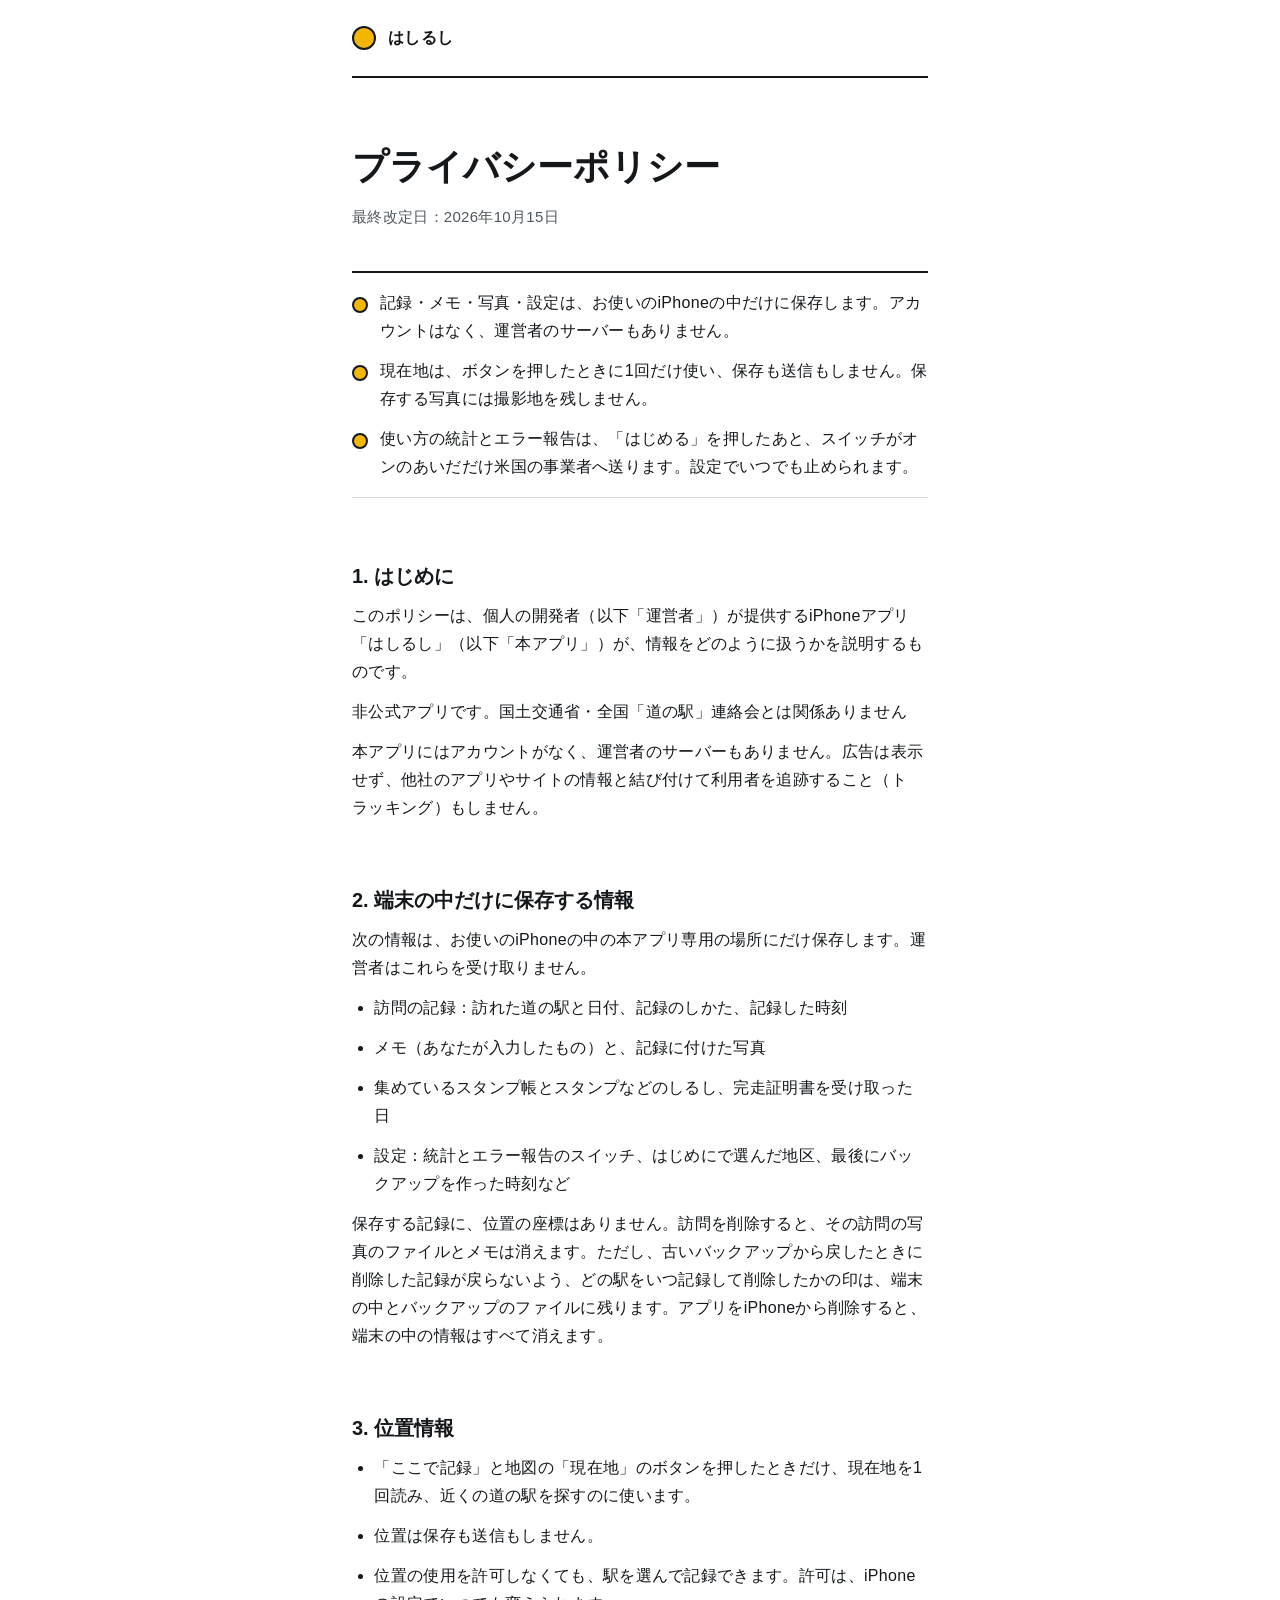
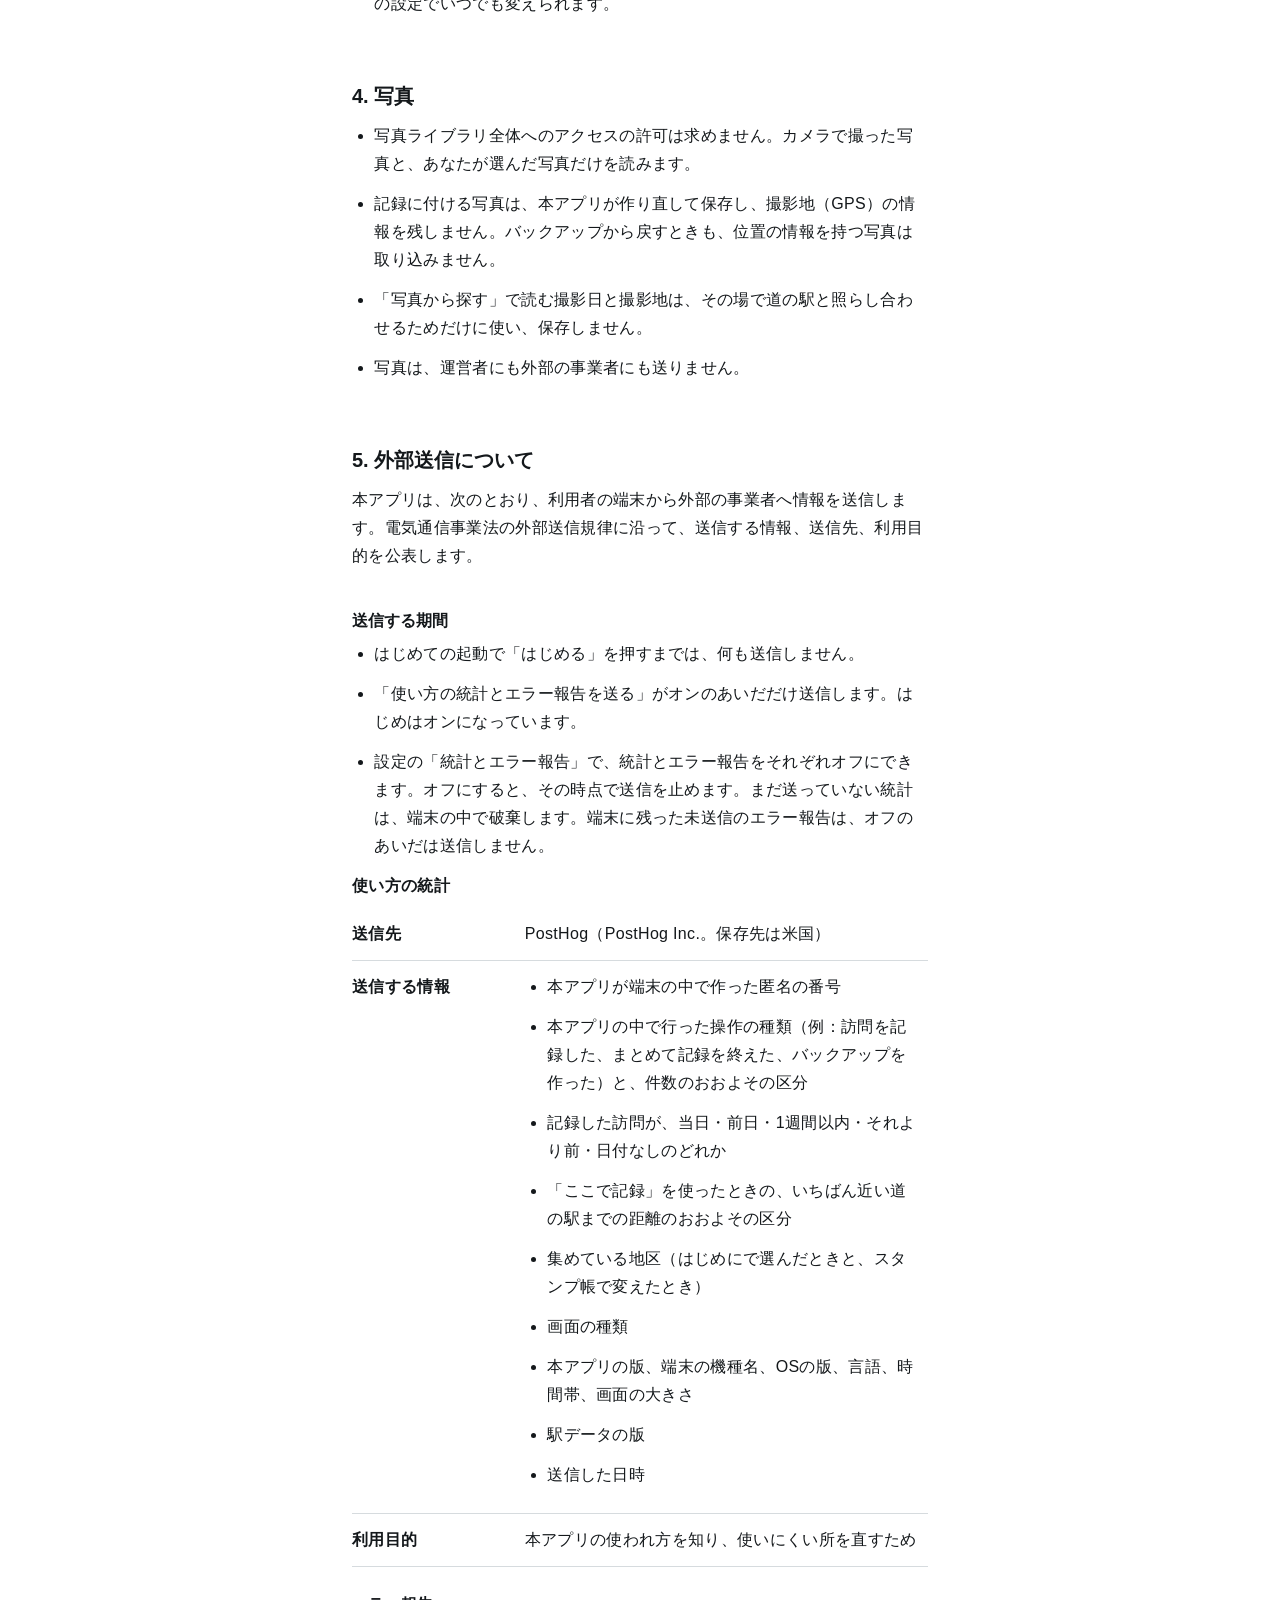
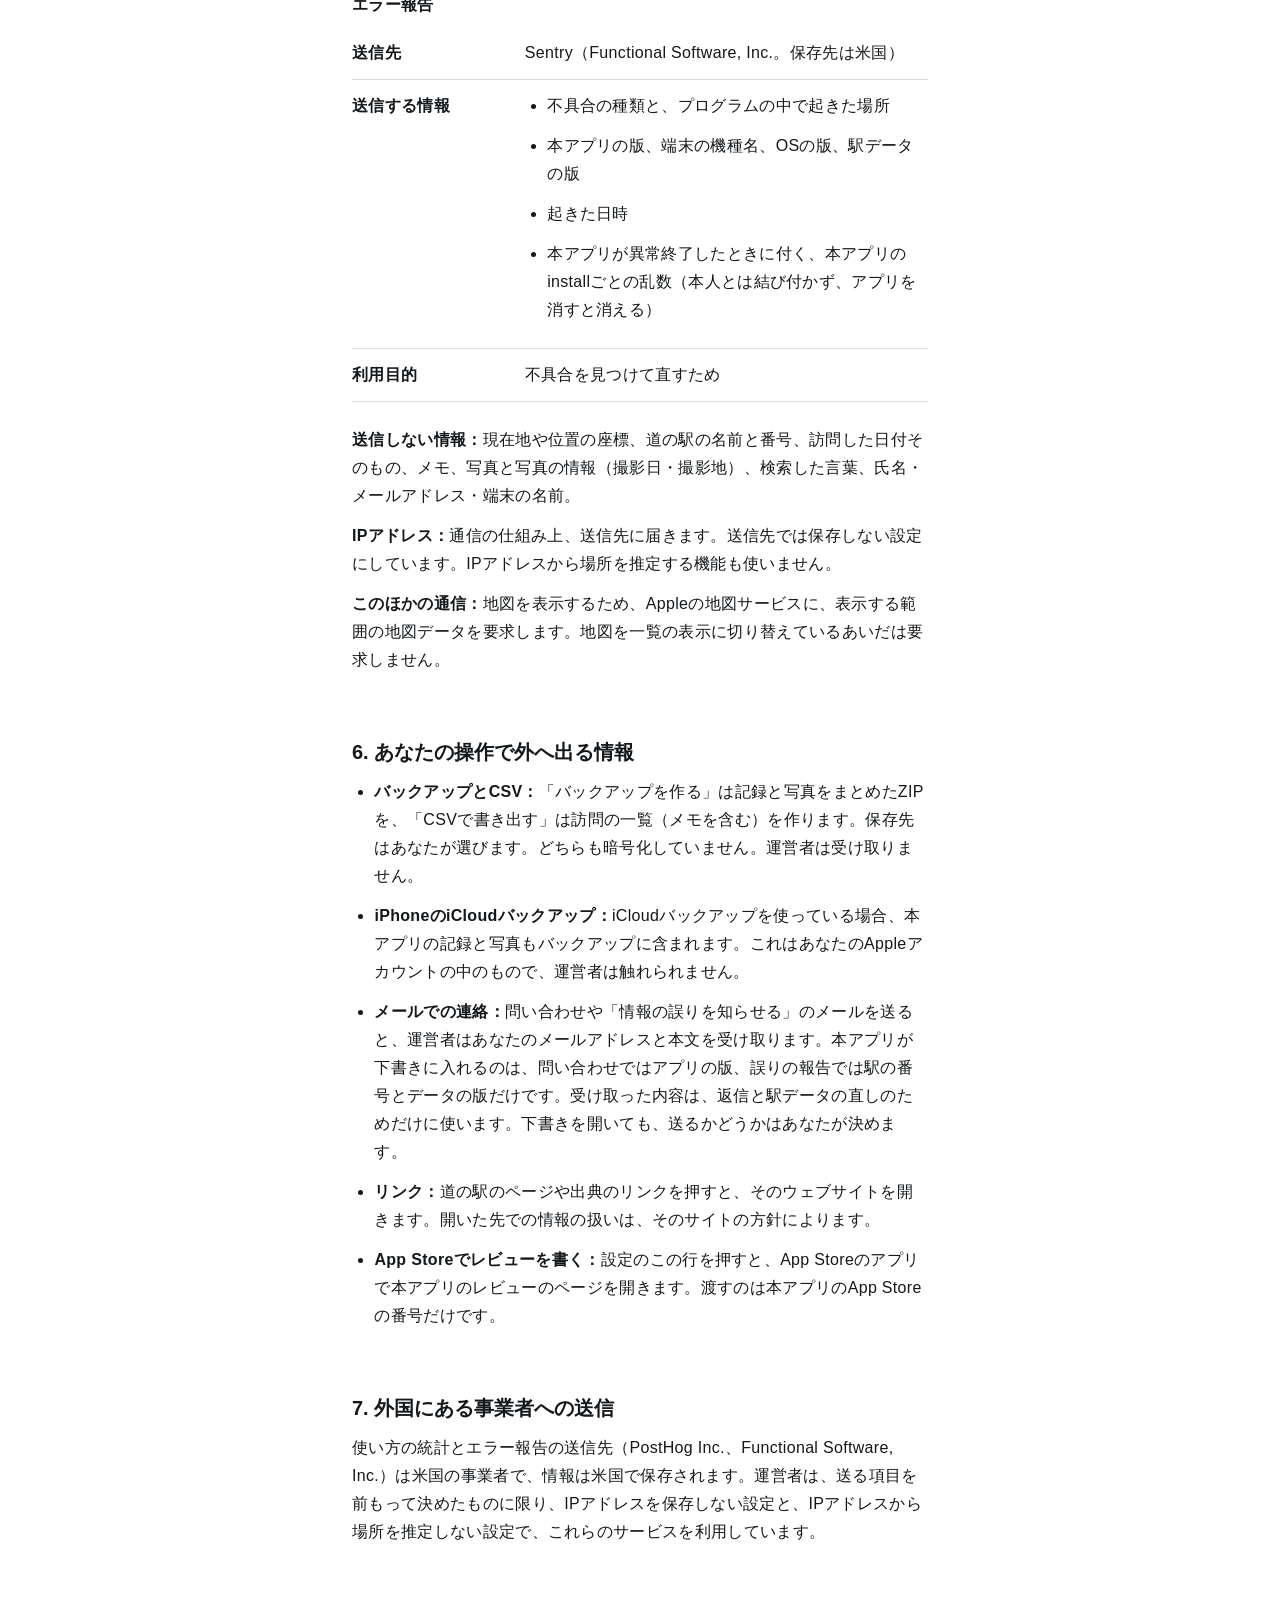
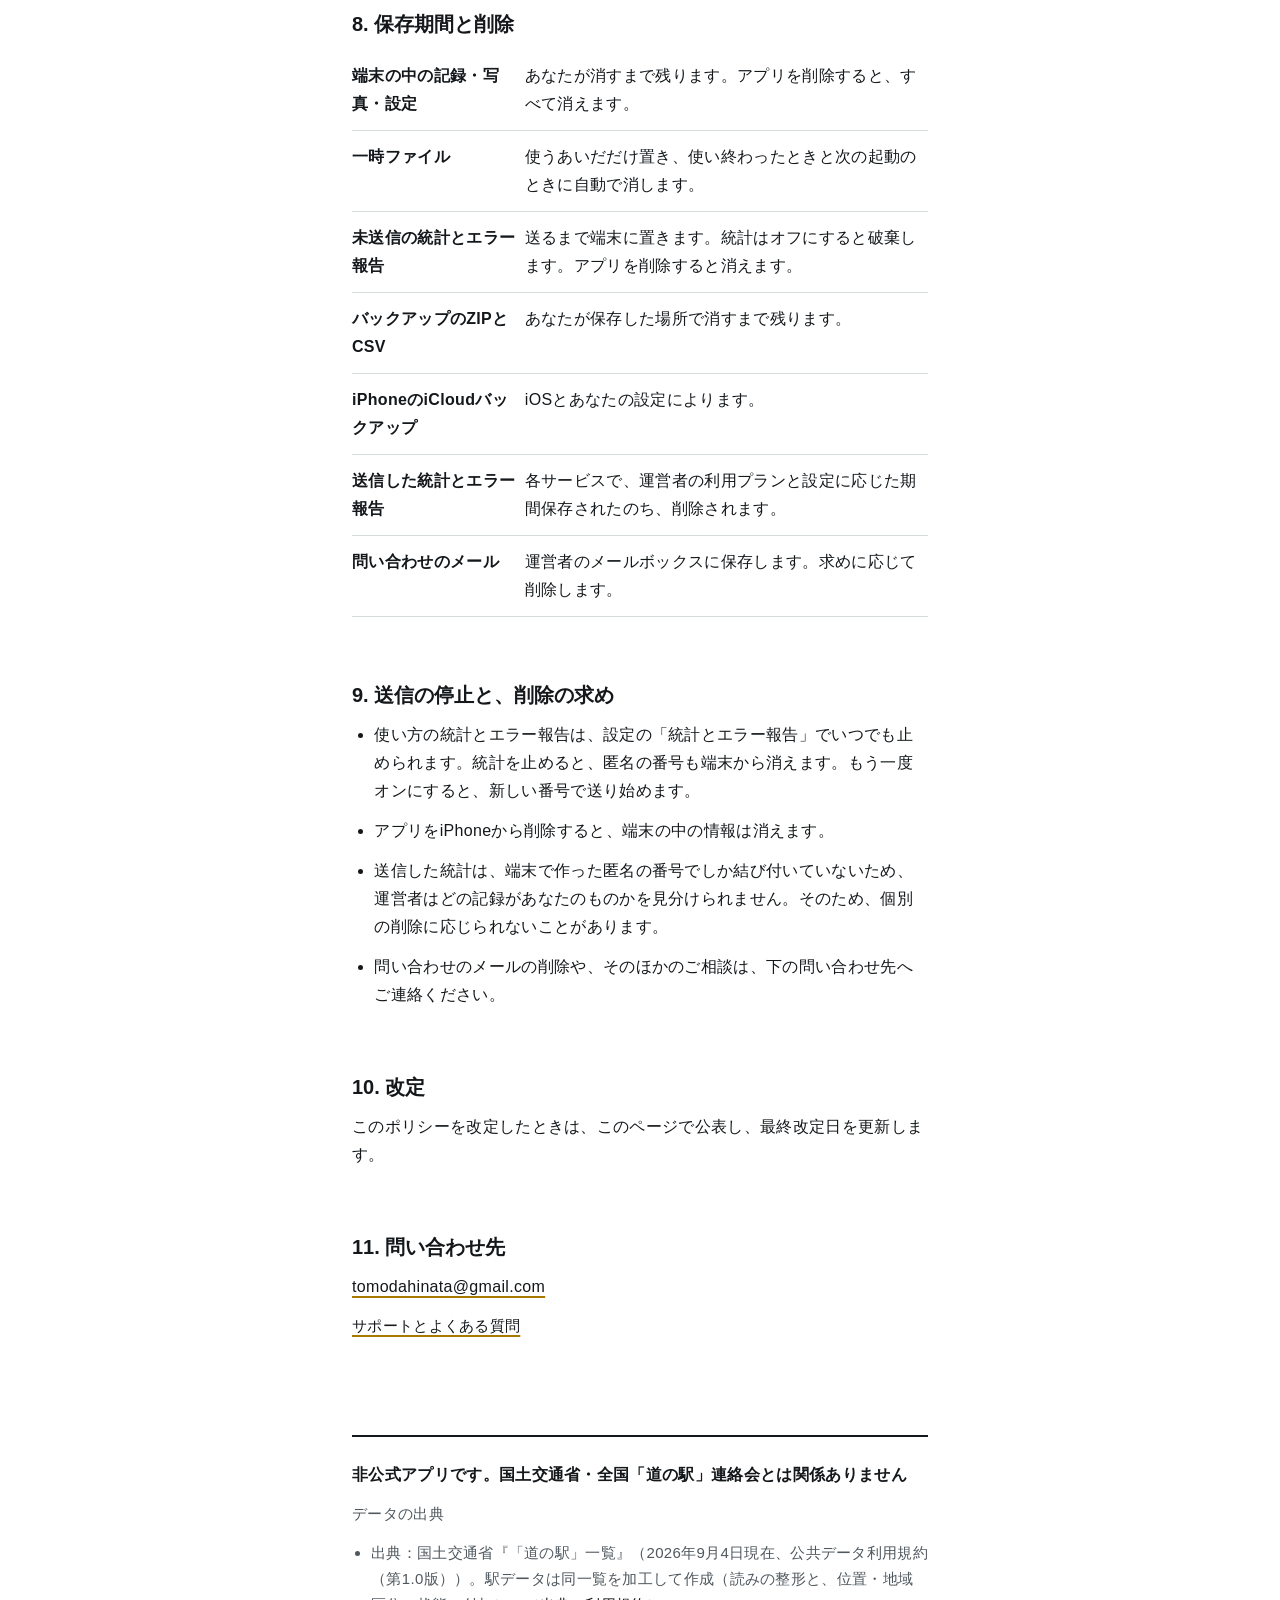
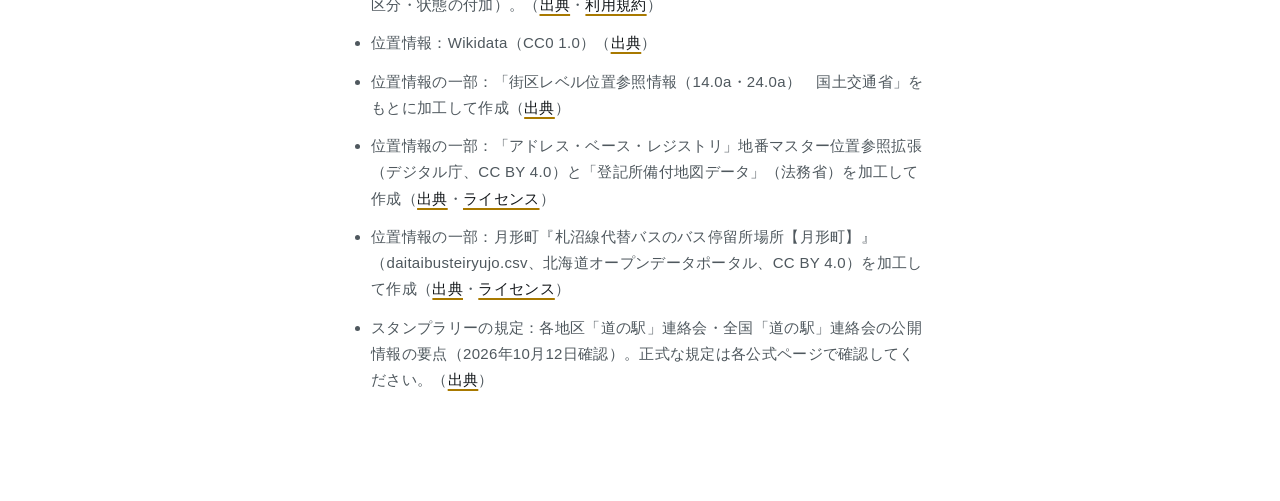
==== privacy.html @ 8e4d31e4 "docs: はしるしのサポートとプライバシーポリシー Co-Authored-By: Claude Opus 5.5 <noreply@anthropic.com>" ====
<!doctype html>
<html lang="ja">
  <head>
    <meta charset="utf-8" />
    <meta name="viewport" content="width=device-width, initial-scale=1" />
    <title>プライバシーポリシー | はしるし</title>
    <meta
      name="description"
      content="iPhoneアプリ「はしるし」が情報をどのように扱うかの説明です。"
    />
    <link rel="stylesheet" href="style.css" />
  </head>
  <body>
    <div class="page">
      <header><span class="mark" aria-hidden="true"></span><a href="./">はしるし</a></header>
      <main>
        <h1>プライバシーポリシー</h1>
        <p class="meta">最終改定日：2026年10月15日</p>

        <ul class="summary">
          <li>
            記録・メモ・写真・設定は、お使いのiPhoneの中だけに保存します。アカウントはなく、運営者のサーバーもありません。
          </li>
          <li>
            現在地は、ボタンを押したときに1回だけ使い、保存も送信もしません。保存する写真には撮影地を残しません。
          </li>
          <li>
            使い方の統計とエラー報告は、「はじめる」を押したあと、スイッチがオンのあいだだけ米国の事業者へ送ります。設定でいつでも止められます。
          </li>
        </ul>

        <h2>1. はじめに</h2>
        <p>
          このポリシーは、個人の開発者（以下「運営者」）が提供するiPhoneアプリ「はしるし」（以下「本アプリ」）が、情報をどのように扱うかを説明するものです。
        </p>
        <p>非公式アプリです。国土交通省・全国「道の駅」連絡会とは関係ありません</p>
        <p>
          本アプリにはアカウントがなく、運営者のサーバーもありません。広告は表示せず、他社のアプリやサイトの情報と結び付けて利用者を追跡すること（トラッキング）もしません。
        </p>

        <h2>2. 端末の中だけに保存する情報</h2>
        <p>
          次の情報は、お使いのiPhoneの中の本アプリ専用の場所にだけ保存します。運営者はこれらを受け取りません。
        </p>
        <ul>
          <li>訪問の記録：訪れた道の駅と日付、記録のしかた、記録した時刻</li>
          <li>メモ（あなたが入力したもの）と、記録に付けた写真</li>
          <li>集めているスタンプ帳とスタンプなどのしるし、完走証明書を受け取った日</li>
          <li>
            設定：統計とエラー報告のスイッチ、はじめにで選んだ地区、最後にバックアップを作った時刻など
          </li>
        </ul>
        <p>
          保存する記録に、位置の座標はありません。訪問を削除すると、その訪問の写真のファイルとメモは消えます。ただし、古いバックアップから戻したときに削除した記録が戻らないよう、どの駅をいつ記録して削除したかの印は、端末の中とバックアップのファイルに残ります。アプリをiPhoneから削除すると、端末の中の情報はすべて消えます。
        </p>

        <h2>3. 位置情報</h2>
        <ul>
          <li>
            「ここで記録」と地図の「現在地」のボタンを押したときだけ、現在地を1回読み、近くの道の駅を探すのに使います。
          </li>
          <li>位置は保存も送信もしません。</li>
          <li>
            位置の使用を許可しなくても、駅を選んで記録できます。許可は、iPhoneの設定でいつでも変えられます。
          </li>
        </ul>

        <h2>4. 写真</h2>
        <ul>
          <li>
            写真ライブラリ全体へのアクセスの許可は求めません。カメラで撮った写真と、あなたが選んだ写真だけを読みます。
          </li>
          <li>
            記録に付ける写真は、本アプリが作り直して保存し、撮影地（GPS）の情報を残しません。バックアップから戻すときも、位置の情報を持つ写真は取り込みません。
          </li>
          <li>
            「写真から探す」で読む撮影日と撮影地は、その場で道の駅と照らし合わせるためだけに使い、保存しません。
          </li>
          <li>写真は、運営者にも外部の事業者にも送りません。</li>
        </ul>

        <h2>5. 外部送信について</h2>
        <p>
          本アプリは、次のとおり、利用者の端末から外部の事業者へ情報を送信します。電気通信事業法の外部送信規律に沿って、送信する情報、送信先、利用目的を公表します。
        </p>

        <h3>送信する期間</h3>
        <ul>
          <li>はじめての起動で「はじめる」を押すまでは、何も送信しません。</li>
          <li>
            「使い方の統計とエラー報告を送る」がオンのあいだだけ送信します。はじめはオンになっています。
          </li>
          <li>
            設定の「統計とエラー報告」で、統計とエラー報告をそれぞれオフにできます。オフにすると、その時点で送信を止めます。まだ送っていない統計は、端末の中で破棄します。端末に残った未送信のエラー報告は、オフのあいだは送信しません。
          </li>
        </ul>

        <table>
          <caption>
            使い方の統計
          </caption>
          <tbody>
            <tr>
              <th scope="row">送信先</th>
              <td>PostHog（PostHog Inc.。保存先は米国）</td>
            </tr>
            <tr>
              <th scope="row">送信する情報</th>
              <td>
                <ul>
                  <li>本アプリが端末の中で作った匿名の番号</li>
                  <li>
                    本アプリの中で行った操作の種類（例：訪問を記録した、まとめて記録を終えた、バックアップを作った）と、件数のおおよその区分
                  </li>
                  <li>記録した訪問が、当日・前日・1週間以内・それより前・日付なしのどれか</li>
                  <li>
                    「ここで記録」を使ったときの、いちばん近い道の駅までの距離のおおよその区分
                  </li>
                  <li>集めている地区（はじめにで選んだときと、スタンプ帳で変えたとき）</li>
                  <li>画面の種類</li>
                  <li>本アプリの版、端末の機種名、OSの版、言語、時間帯、画面の大きさ</li>
                  <li>駅データの版</li>
                  <li>送信した日時</li>
                </ul>
              </td>
            </tr>
            <tr>
              <th scope="row">利用目的</th>
              <td>本アプリの使われ方を知り、使いにくい所を直すため</td>
            </tr>
          </tbody>
        </table>

        <table>
          <caption>
            エラー報告
          </caption>
          <tbody>
            <tr>
              <th scope="row">送信先</th>
              <td>Sentry（Functional Software, Inc.。保存先は米国）</td>
            </tr>
            <tr>
              <th scope="row">送信する情報</th>
              <td>
                <ul>
                  <li>不具合の種類と、プログラムの中で起きた場所</li>
                  <li>本アプリの版、端末の機種名、OSの版、駅データの版</li>
                  <li>起きた日時</li>
                  <li>
                    本アプリが異常終了したときに付く、本アプリのinstallごとの乱数（本人とは結び付かず、アプリを消すと消える）
                  </li>
                </ul>
              </td>
            </tr>
            <tr>
              <th scope="row">利用目的</th>
              <td>不具合を見つけて直すため</td>
            </tr>
          </tbody>
        </table>

        <p>
          <strong>送信しない情報：</strong
          >現在地や位置の座標、道の駅の名前と番号、訪問した日付そのもの、メモ、写真と写真の情報（撮影日・撮影地）、検索した言葉、氏名・メールアドレス・端末の名前。
        </p>
        <p>
          <strong>IPアドレス：</strong
          >通信の仕組み上、送信先に届きます。送信先では保存しない設定にしています。IPアドレスから場所を推定する機能も使いません。
        </p>
        <p>
          <strong>このほかの通信：</strong
          >地図を表示するため、Appleの地図サービスに、表示する範囲の地図データを要求します。地図を一覧の表示に切り替えているあいだは要求しません。
        </p>

        <h2>6. あなたの操作で外へ出る情報</h2>
        <ul>
          <li>
            <strong>バックアップとCSV：</strong
            >「バックアップを作る」は記録と写真をまとめたZIPを、「CSVで書き出す」は訪問の一覧（メモを含む）を作ります。保存先はあなたが選びます。どちらも暗号化していません。運営者は受け取りません。
          </li>
          <li>
            <strong>iPhoneのiCloudバックアップ：</strong
            >iCloudバックアップを使っている場合、本アプリの記録と写真もバックアップに含まれます。これはあなたのAppleアカウントの中のもので、運営者は触れられません。
          </li>
          <li>
            <strong>メールでの連絡：</strong
            >問い合わせや「情報の誤りを知らせる」のメールを送ると、運営者はあなたのメールアドレスと本文を受け取ります。本アプリが下書きに入れるのは、問い合わせではアプリの版、誤りの報告では駅の番号とデータの版だけです。受け取った内容は、返信と駅データの直しのためだけに使います。下書きを開いても、送るかどうかはあなたが決めます。
          </li>
          <li>
            <strong>リンク：</strong
            >道の駅のページや出典のリンクを押すと、そのウェブサイトを開きます。開いた先での情報の扱いは、そのサイトの方針によります。
          </li>
          <li>
            <strong>App Storeでレビューを書く：</strong>設定のこの行を押すと、App
            Storeのアプリで本アプリのレビューのページを開きます。渡すのは本アプリのApp
            Storeの番号だけです。
          </li>
        </ul>

        <h2>7. 外国にある事業者への送信</h2>
        <p>
          使い方の統計とエラー報告の送信先（PostHog Inc.、Functional Software,
          Inc.）は米国の事業者で、情報は米国で保存されます。運営者は、送る項目を前もって決めたものに限り、IPアドレスを保存しない設定と、IPアドレスから場所を推定しない設定で、これらのサービスを利用しています。
        </p>

        <h2>8. 保存期間と削除</h2>
        <table>
          <tbody>
            <tr>
              <th scope="row">端末の中の記録・写真・設定</th>
              <td>あなたが消すまで残ります。アプリを削除すると、すべて消えます。</td>
            </tr>
            <tr>
              <th scope="row">一時ファイル</th>
              <td>使うあいだだけ置き、使い終わったときと次の起動のときに自動で消します。</td>
            </tr>
            <tr>
              <th scope="row">未送信の統計とエラー報告</th>
              <td>
                送るまで端末に置きます。統計はオフにすると破棄します。アプリを削除すると消えます。
              </td>
            </tr>
            <tr>
              <th scope="row">バックアップのZIPとCSV</th>
              <td>あなたが保存した場所で消すまで残ります。</td>
            </tr>
            <tr>
              <th scope="row">iPhoneのiCloudバックアップ</th>
              <td>iOSとあなたの設定によります。</td>
            </tr>
            <tr>
              <th scope="row">送信した統計とエラー報告</th>
              <td>
                各サービスで、運営者の利用プランと設定に応じた期間保存されたのち、削除されます。
              </td>
            </tr>
            <tr>
              <th scope="row">問い合わせのメール</th>
              <td>運営者のメールボックスに保存します。求めに応じて削除します。</td>
            </tr>
          </tbody>
        </table>

        <h2>9. 送信の停止と、削除の求め</h2>
        <ul>
          <li>
            使い方の統計とエラー報告は、設定の「統計とエラー報告」でいつでも止められます。統計を止めると、匿名の番号も端末から消えます。もう一度オンにすると、新しい番号で送り始めます。
          </li>
          <li>アプリをiPhoneから削除すると、端末の中の情報は消えます。</li>
          <li>
            送信した統計は、端末で作った匿名の番号でしか結び付いていないため、運営者はどの記録があなたのものかを見分けられません。そのため、個別の削除に応じられないことがあります。
          </li>
          <li>
            問い合わせのメールの削除や、そのほかのご相談は、下の問い合わせ先へご連絡ください。
          </li>
        </ul>

        <h2>10. 改定</h2>
        <p>このポリシーを改定したときは、このページで公表し、最終改定日を更新します。</p>

        <h2>11. 問い合わせ先</h2>
        <p><a href="mailto:tomodahinata@gmail.com">tomodahinata@gmail.com</a></p>
        <p class="meta"><a href="support.html">サポートとよくある質問</a></p>
      </main>
      <footer>
        <p class="disclaimer">
          非公式アプリです。国土交通省・全国「道の駅」連絡会とは関係ありません
        </p>
        <p class="meta">データの出典</p>
        <ul>
          <li>
            出典：国土交通省『「道の駅」一覧』（2026年9月4日現在、公共データ利用規約（第1.0版））。駅データは同一覧を加工して作成（読みの整形と、位置・地域区分・状態の付加）。（<a
              href="https://www.mlit.go.jp/road/Michi-no-Eki/list.html"
              >出典</a
            >・<a href="https://www.digital.go.jp/resources/open_data/public_data_license_v1.0"
              >利用規約</a
            >）
          </li>
          <li>
            位置情報：Wikidata（CC0 1.0）（<a
              href="https://www.wikidata.org/wiki/Wikidata:Licensing"
              >出典</a
            >）
          </li>
          <li>
            位置情報の一部：「街区レベル位置参照情報（14.0a・24.0a）　国土交通省」をもとに加工して作成（<a
              href="https://nlftp.mlit.go.jp/isj/"
              >出典</a
            >）
          </li>
          <li>
            位置情報の一部：「アドレス・ベース・レジストリ」地番マスター位置参照拡張（デジタル庁、CC
            BY 4.0）と「登記所備付地図データ」（法務省）を加工して作成（<a
              href="https://dataset.address-br.digital.go.jp/"
              >出典</a
            >・<a href="https://creativecommons.org/licenses/by/4.0/deed.ja">ライセンス</a>）
          </li>
          <li>
            位置情報の一部：月形町『札沼線代替バスのバス停留所場所【月形町】』（daitaibusteiryujo.csv、北海道オープンデータポータル、CC
            BY 4.0）を加工して作成（<a
              href="https://www.harp.lg.jp/opendata/dataset/1376/resource/2848/daitaibusteiryujo.csv"
              >出典</a
            >・<a href="https://creativecommons.org/licenses/by/4.0/deed.ja">ライセンス</a>）
          </li>
          <li>
            スタンプラリーの規定：各地区「道の駅」連絡会・全国「道の駅」連絡会の公開情報の要点（2026年10月12日確認）。正式な規定は各公式ページで確認してください。（<a
              href="https://www.michi-no-eki.jp/stamprally"
              >出典</a
            >）
          </li>
        </ul>
      </footer>
    </div>
  </body>
</html>
---- style.css ----
/* layout: archetype=Long Document · axis=left-biased · date=2026-10-15 */
/*
 * はしるし のサポートの頁。色はアプリの token（src/ui/tokens.ts「アスファルトと中央線」）から取る。
 * 黄色（#F2B705）は地に対して 1.8:1 しかないので、文字には使わず、必ず ink の枠か ink の文字と組む。
 * 書体: 外部フォントは読み込まない（訪問者の情報を第三者に送らないため）。日本語のシステムフォントを指定する。
 * アプリは light だけ（ADR-0011）なので、頁も light に固定する。
 */
:root {
  color-scheme: light;
  --ink: #14181b; /* 本文・見出し・リンク（白の上で 17.9:1） */
  --ink-soft: #4f585e; /* 補足（白の上で 7.0:1） */
  --ground: #ffffff;
  --line: #d6dbde; /* 装飾の区切り線だけ */
  --accent: #f2b705; /* しるしの塗り。必ず ink の枠と組む */
  --accent-deep: #a87900; /* リンクの下線（装飾。文字の色ではない） */
}
* {
  box-sizing: border-box;
}
html,
body {
  overflow-x: clip;
}
body {
  margin: 0;
  background: var(--ground);
  color: var(--ink);
  font-family:
    'Hiragino Sans', 'Hiragino Kaku Gothic ProN', 'Yu Gothic', 'Noto Sans JP', Meiryo, sans-serif;
  font-size: 1rem;
  font-weight: 400;
}
:lang(ja) {
  line-break: strict;
  word-break: normal;
  overflow-wrap: anywhere;
  line-height: 1.75;
  letter-spacing: 0.02em;
}
:lang(ja) h1,
:lang(ja) h2,
:lang(ja) h3 {
  word-break: auto-phrase;
  line-height: 1.4;
  letter-spacing: 0;
}
@supports (text-autospace: normal) {
  :lang(ja) {
    text-autospace: normal;
  }
}

.page {
  width: min(36em, 100% - 32px);
  margin: 0 auto;
  padding: 24px 0 96px;
}

header {
  display: grid;
  grid-template-columns: auto 1fr;
  align-items: center;
  gap: 12px;
  padding-bottom: 24px;
  border-bottom: 2px solid var(--ink);
}
.mark {
  display: block;
  width: 24px;
  height: 24px;
  border-radius: 50%;
  background: var(--accent);
  border: 2px solid var(--ink);
}
header a {
  color: var(--ink);
  font-weight: 700;
  text-decoration: none;
}
header a:hover {
  text-decoration: underline;
  text-decoration-color: var(--accent-deep);
}

h1 {
  font-size: clamp(1.75rem, 1.2vw + 1.45rem, 2.25rem);
  font-weight: 700;
  margin: 64px 0 12px;
}
h2 {
  font-size: 1.25rem;
  font-weight: 700;
  margin: 64px 0 12px;
}
h3 {
  font-size: 1rem;
  font-weight: 700;
  margin: 40px 0 8px;
}
p,
li {
  margin: 0 0 12px;
}
ul {
  padding-left: 1.4em;
  margin: 0 0 12px;
}
.lead {
  color: var(--ink-soft);
}
.meta {
  color: var(--ink-soft);
  font-size: 0.9375rem;
}

/* 要点: しるしの丸を行頭に置く（黄色の塗り + ink の枠） */
.summary {
  list-style: none;
  margin: 40px 0 0;
  padding: 16px 0 4px;
  border-top: 2px solid var(--ink);
  border-bottom: 1px solid var(--line);
}
.summary li {
  position: relative;
  padding-left: 28px;
  margin-bottom: 12px;
}
.summary li::before {
  content: '';
  position: absolute;
  left: 0;
  top: 0.5em;
  width: 12px;
  height: 12px;
  border-radius: 50%;
  background: var(--accent);
  border: 2px solid var(--ink);
}

.links {
  list-style: none;
  padding: 0;
  margin: 24px 0 0;
}
.links li {
  margin-bottom: 12px;
}
.links a {
  font-weight: 700;
}

a {
  color: var(--ink);
  text-decoration-color: var(--accent-deep);
  text-decoration-thickness: 2px;
  text-underline-offset: 0.25em;
}
a:hover {
  text-decoration-color: var(--ink);
}
a:focus-visible {
  outline: 3px solid var(--ink);
  outline-offset: 2px;
  box-shadow: 0 0 0 6px var(--accent);
  border-radius: 2px;
}

dl {
  margin: 0;
}
dt {
  font-weight: 700;
  margin: 24px 0 4px;
}
dd {
  margin: 0 0 12px;
}

table {
  width: 100%;
  border-collapse: collapse;
  margin: 0 0 24px;
}
caption {
  text-align: left;
  font-weight: 700;
  padding-bottom: 8px;
}
th,
td {
  text-align: left;
  vertical-align: top;
  padding: 12px 8px 12px 0;
  border-bottom: 1px solid var(--line);
}
th {
  width: 30%;
  font-weight: 700;
}
@media (max-width: 480px) {
  th,
  td {
    display: block;
    width: 100%;
    padding: 8px 0;
  }
  th {
    border-bottom: 0;
    padding-bottom: 0;
  }
}

footer {
  margin-top: 96px;
  padding-top: 24px;
  border-top: 2px solid var(--ink);
}
footer .disclaimer {
  font-weight: 700;
}
footer ul {
  padding-left: 1.2em;
}
footer li {
  color: var(--ink-soft);
  font-size: 0.9375rem;
}
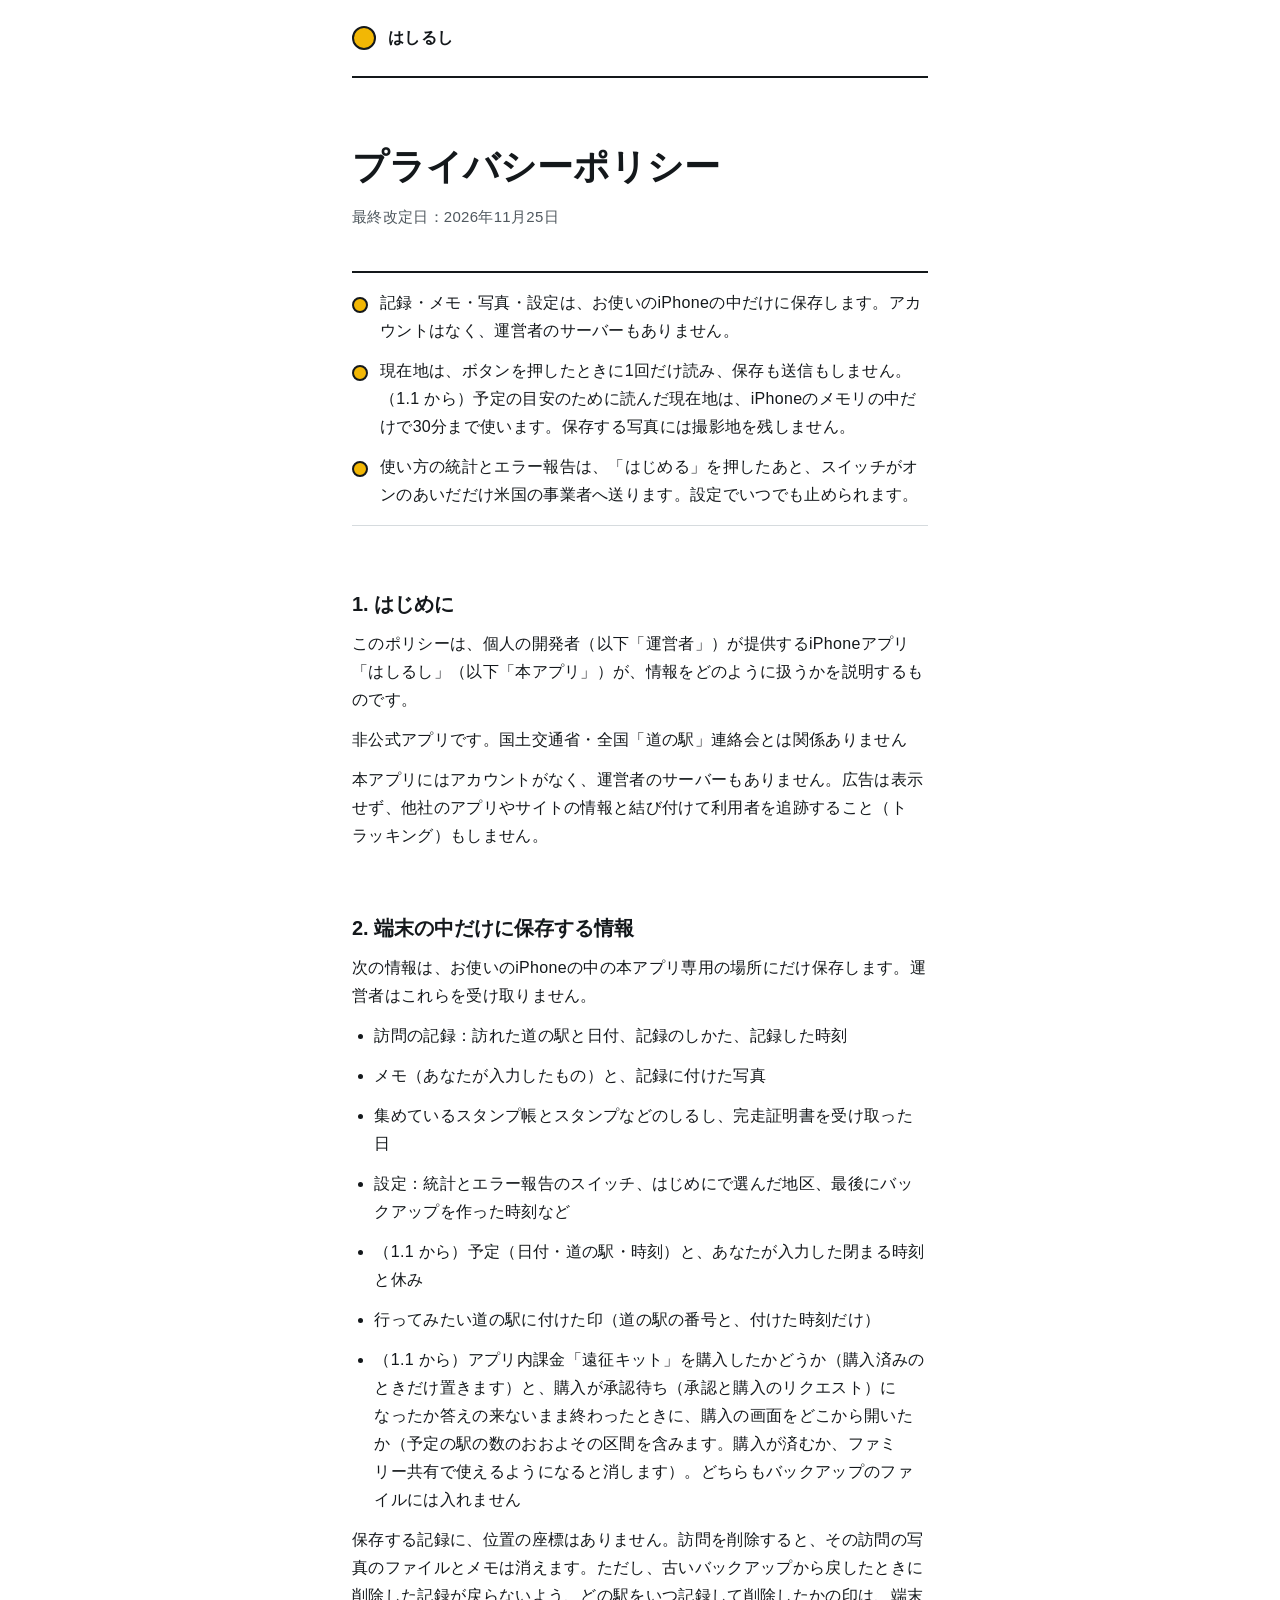
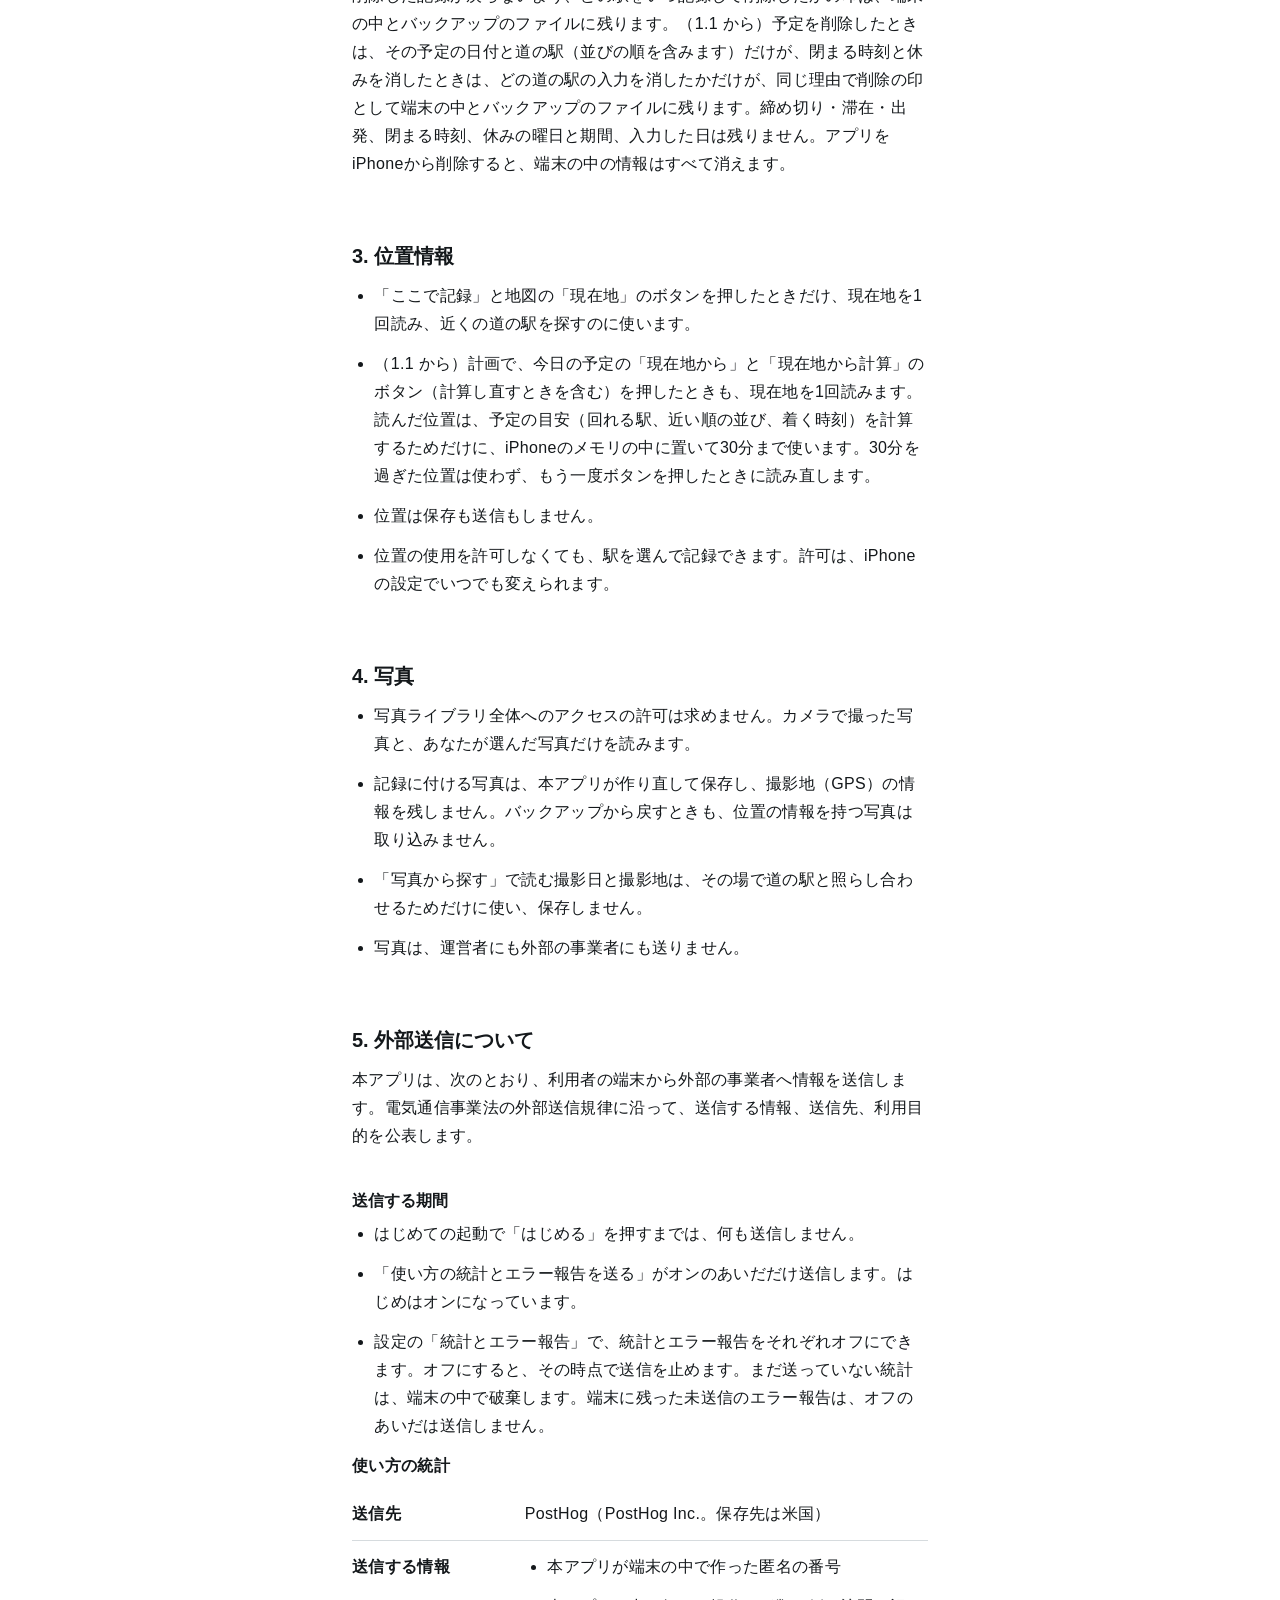
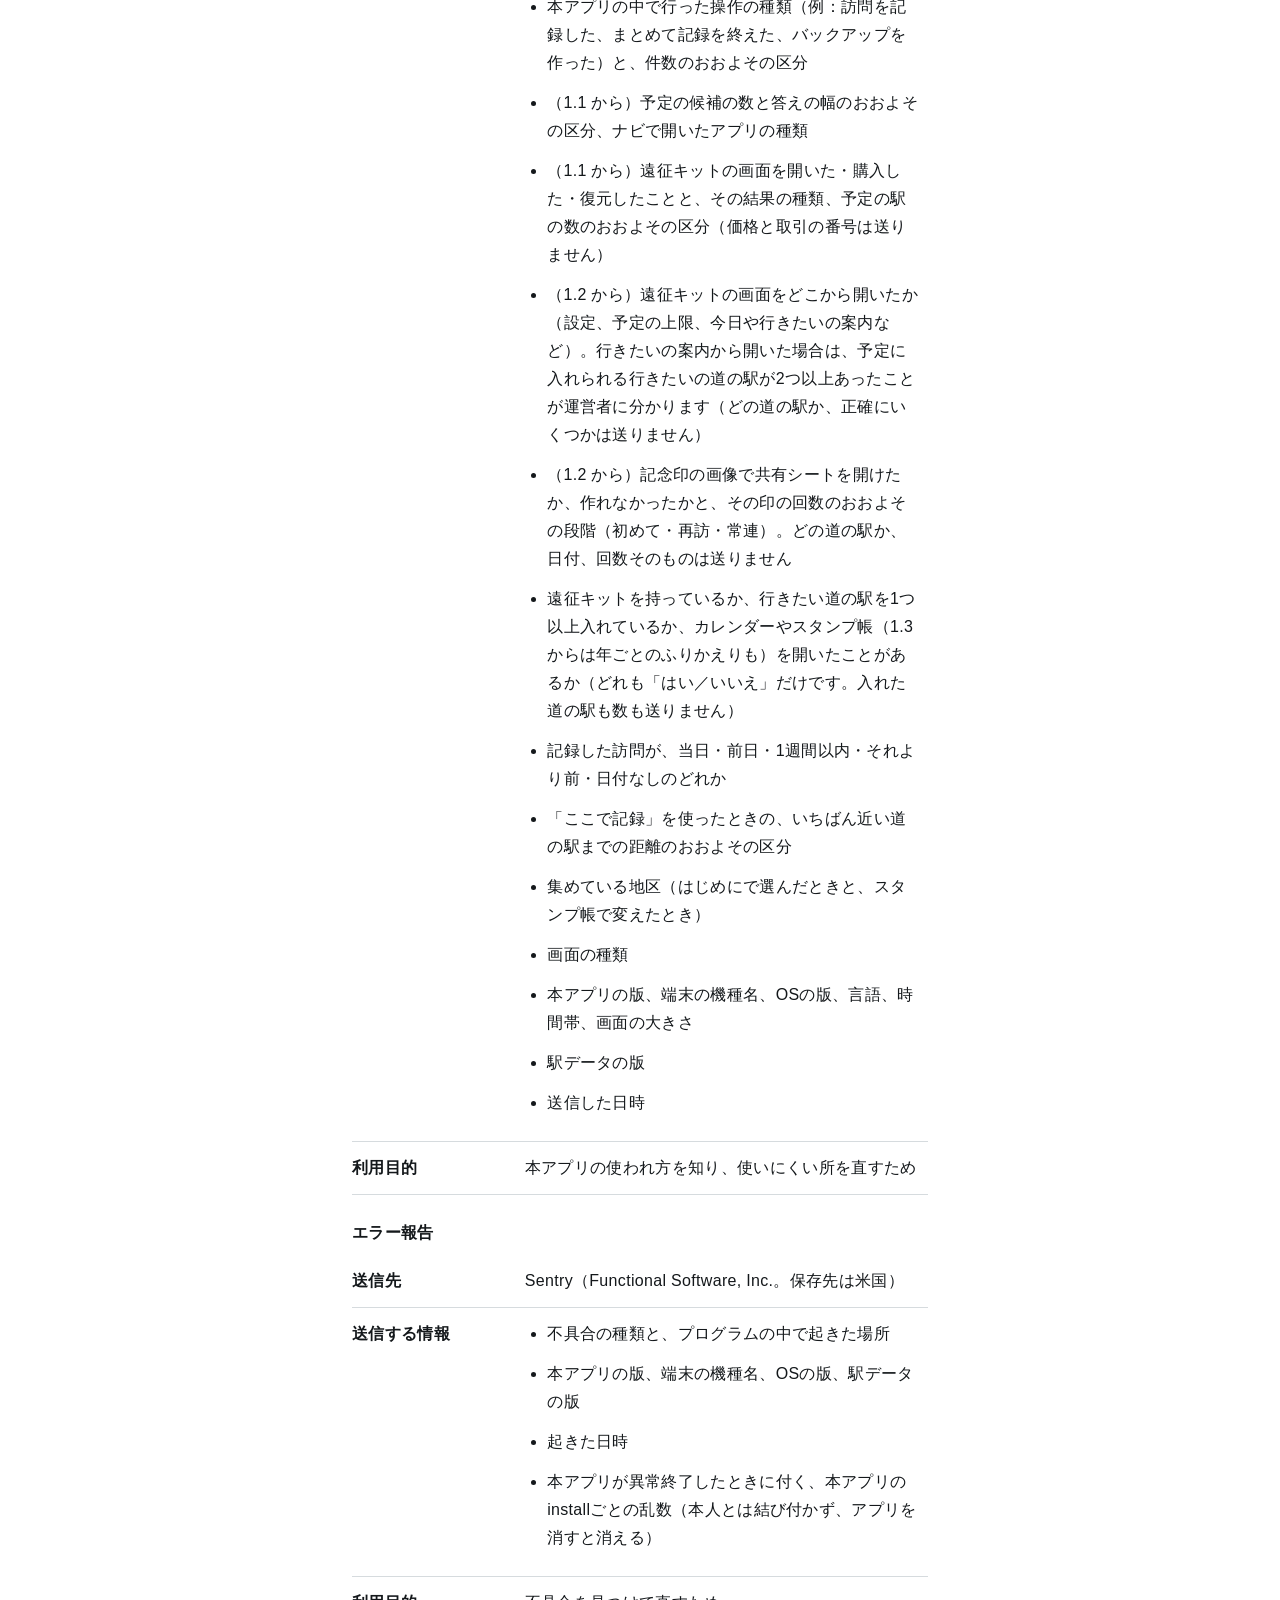
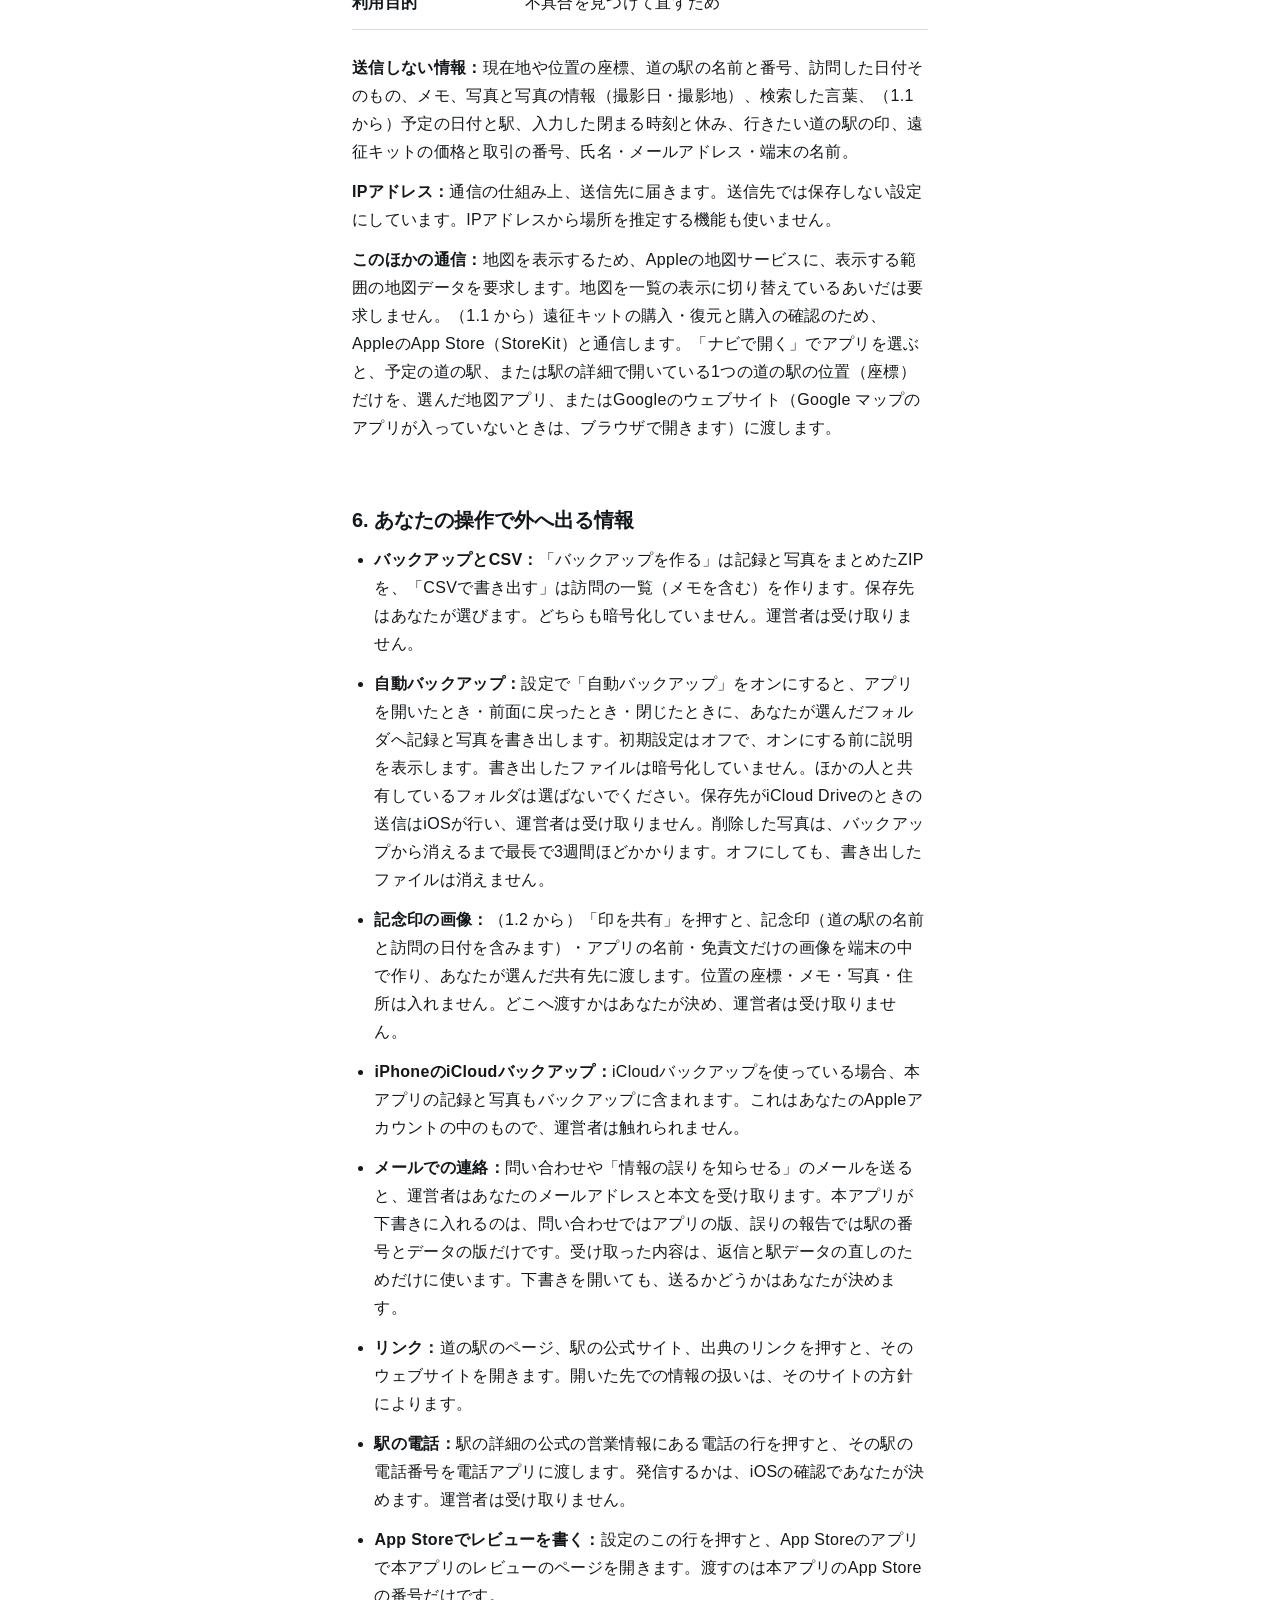
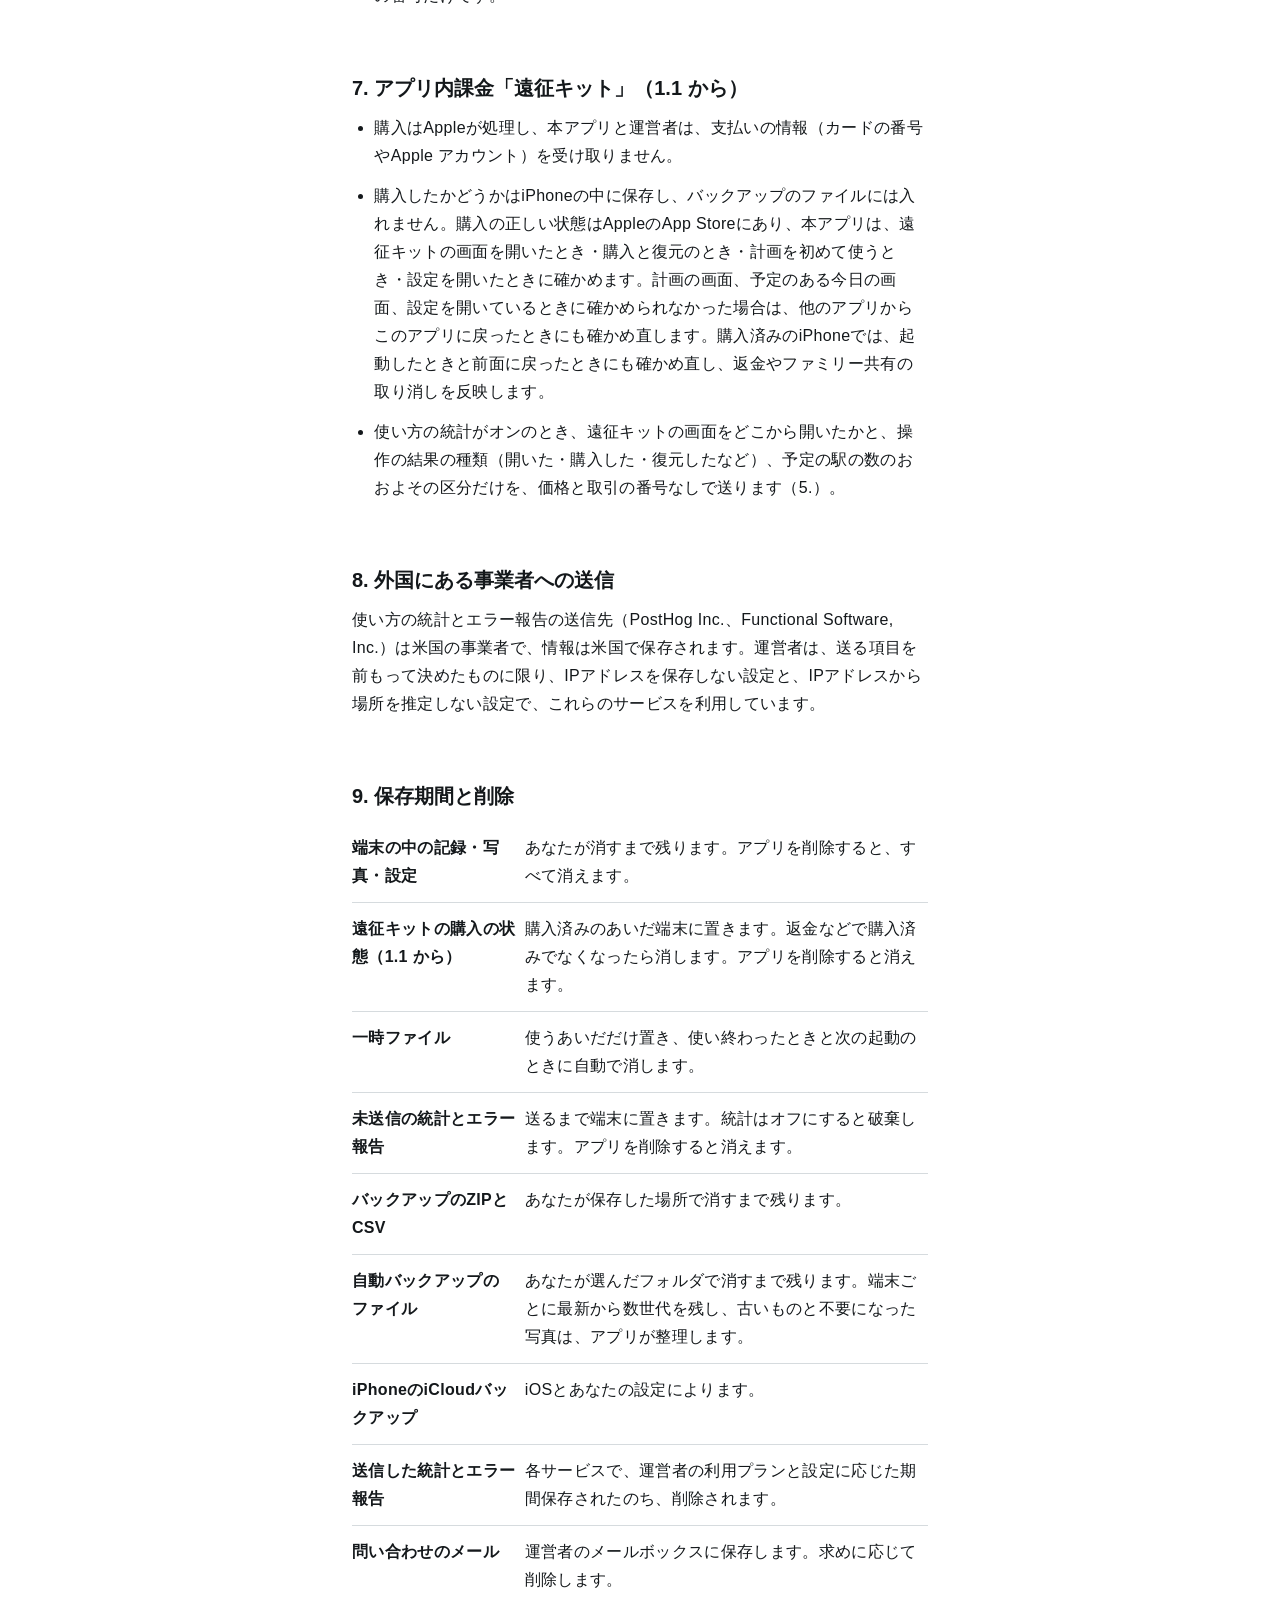
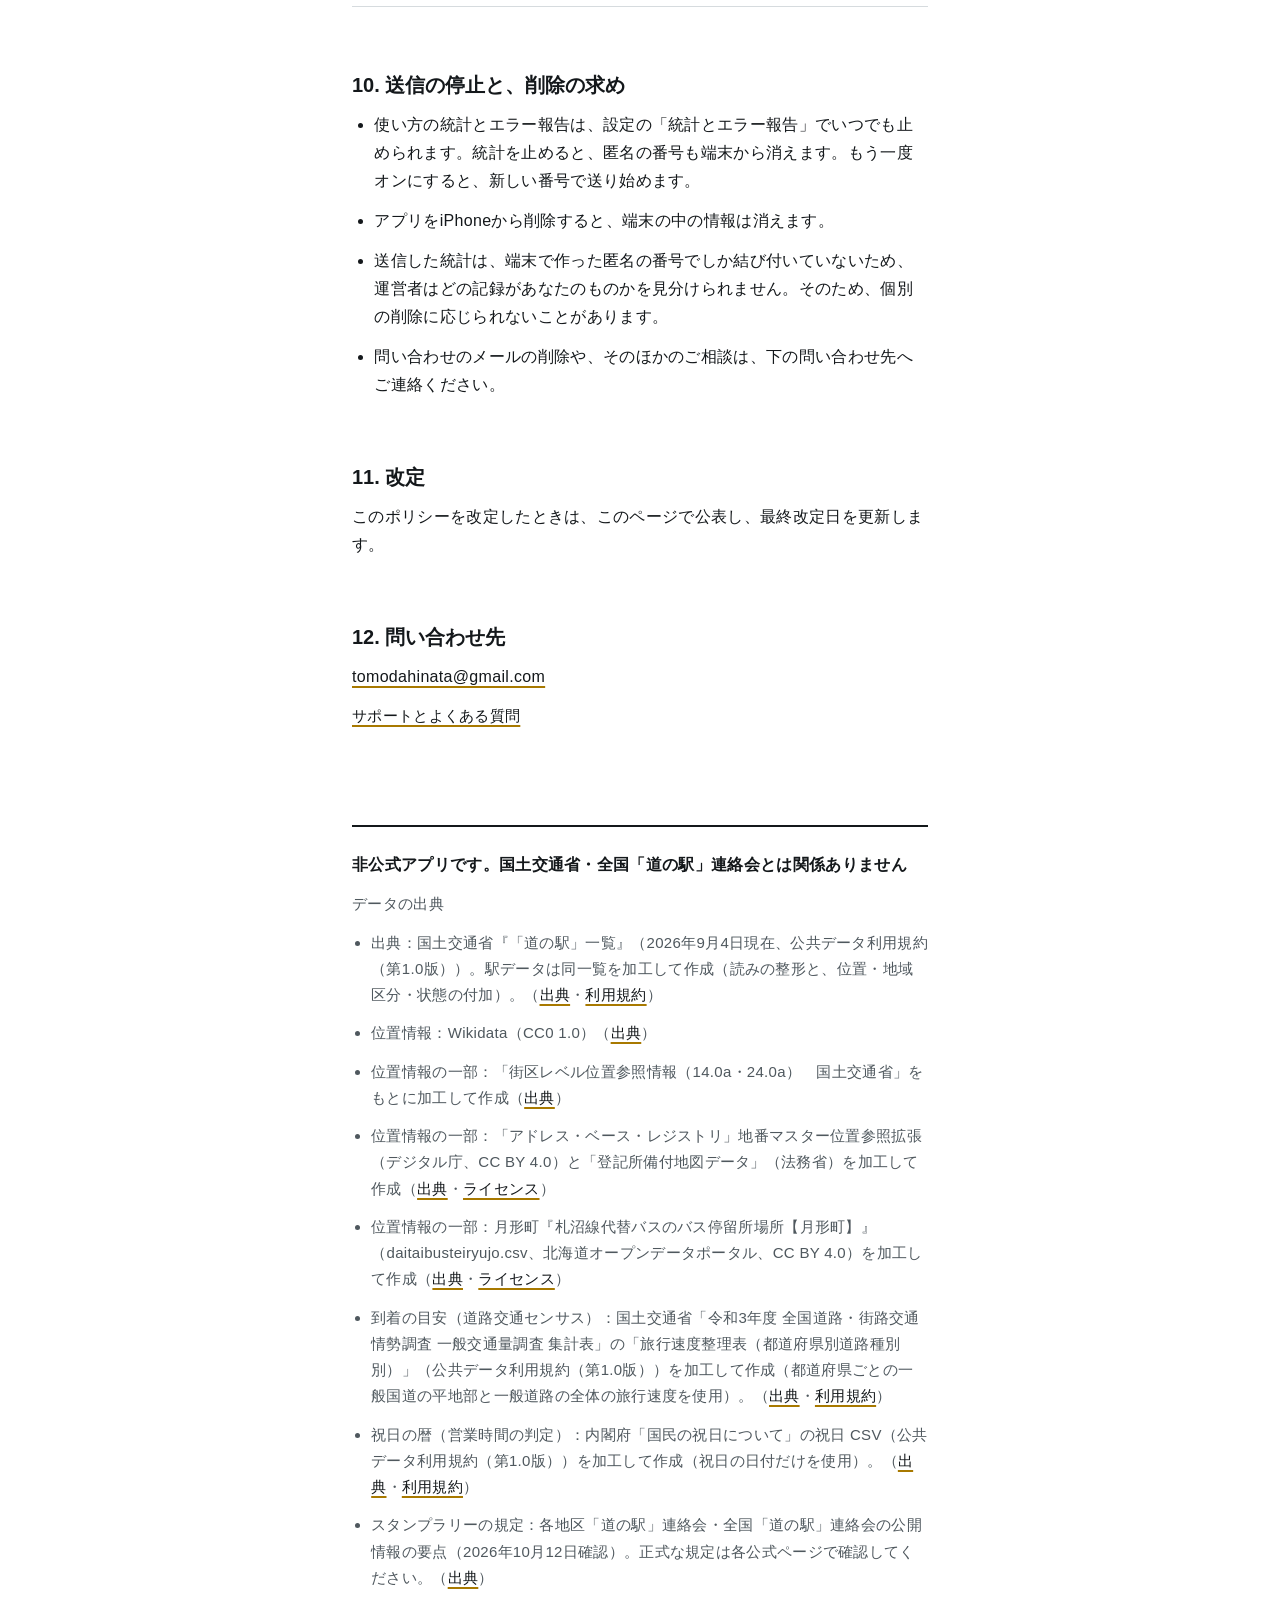
==== commit 761de450: "docs: 特定商取引法に基づく表記と利用規約を公開し、ほかの頁を最新にする 遠征キット（アプリ内課金）の画面が開く terms.html と tokushoho.html が 404 だったため、公" ====
--- a/privacy.html
+++ b/privacy.html
@@ -15,14 +15,15 @@
       <header><span class="mark" aria-hidden="true"></span><a href="./">はしるし</a></header>
       <main>
         <h1>プライバシーポリシー</h1>
-        <p class="meta">最終改定日：2026年10月15日</p>
+        <p class="meta">最終改定日：2026年11月25日</p>
 
         <ul class="summary">
           <li>
             記録・メモ・写真・設定は、お使いのiPhoneの中だけに保存します。アカウントはなく、運営者のサーバーもありません。
           </li>
           <li>
-            現在地は、ボタンを押したときに1回だけ使い、保存も送信もしません。保存する写真には撮影地を残しません。
+            現在地は、ボタンを押したときに1回だけ読み、保存も送信もしません。（1.1
+            から）予定の目安のために読んだ現在地は、iPhoneのメモリの中だけで30分まで使います。保存する写真には撮影地を残しません。
           </li>
           <li>
             使い方の統計とエラー報告は、「はじめる」を押したあと、スイッチがオンのあいだだけ米国の事業者へ送ります。設定でいつでも止められます。
@@ -49,15 +50,26 @@
           <li>
             設定：統計とエラー報告のスイッチ、はじめにで選んだ地区、最後にバックアップを作った時刻など
           </li>
-        </ul>
-        <p>
-          保存する記録に、位置の座標はありません。訪問を削除すると、その訪問の写真のファイルとメモは消えます。ただし、古いバックアップから戻したときに削除した記録が戻らないよう、どの駅をいつ記録して削除したかの印は、端末の中とバックアップのファイルに残ります。アプリをiPhoneから削除すると、端末の中の情報はすべて消えます。
+          <li>（1.1 から）予定（日付・道の駅・時刻）と、あなたが入力した閉まる時刻と休み</li>
+          <li>行ってみたい道の駅に付けた印（道の駅の番号と、付けた時刻だけ）</li>
+          <li>
+            （1.1
+            から）アプリ内課金「遠征キット」を購入したかどうか（購入済みのときだけ置きます）と、購入が承認待ち（承認と購入のリクエスト）になったか答えの来ないまま終わったときに、購入の画面をどこから開いたか（予定の駅の数のおおよその区間を含みます。購入が済むか、ファミリー共有で使えるようになると消します）。どちらもバックアップのファイルには入れません
+          </li>
+        </ul>
+        <p>
+          保存する記録に、位置の座標はありません。訪問を削除すると、その訪問の写真のファイルとメモは消えます。ただし、古いバックアップから戻したときに削除した記録が戻らないよう、どの駅をいつ記録して削除したかの印は、端末の中とバックアップのファイルに残ります。（1.1
+          から）予定を削除したときは、その予定の日付と道の駅（並びの順を含みます）だけが、閉まる時刻と休みを消したときは、どの道の駅の入力を消したかだけが、同じ理由で削除の印として端末の中とバックアップのファイルに残ります。締め切り・滞在・出発、閉まる時刻、休みの曜日と期間、入力した日は残りません。アプリをiPhoneから削除すると、端末の中の情報はすべて消えます。
         </p>
 
         <h2>3. 位置情報</h2>
         <ul>
           <li>
             「ここで記録」と地図の「現在地」のボタンを押したときだけ、現在地を1回読み、近くの道の駅を探すのに使います。
+          </li>
+          <li>
+            （1.1
+            から）計画で、今日の予定の「現在地から」と「現在地から計算」のボタン（計算し直すときを含む）を押したときも、現在地を1回読みます。読んだ位置は、予定の目安（回れる駅、近い順の並び、着く時刻）を計算するためだけに、iPhoneのメモリの中に置いて30分まで使います。30分を過ぎた位置は使わず、もう一度ボタンを押したときに読み直します。
           </li>
           <li>位置は保存も送信もしません。</li>
           <li>
@@ -111,6 +123,25 @@
                   <li>本アプリが端末の中で作った匿名の番号</li>
                   <li>
                     本アプリの中で行った操作の種類（例：訪問を記録した、まとめて記録を終えた、バックアップを作った）と、件数のおおよその区分
+                  </li>
+                  <li>
+                    （1.1 から）予定の候補の数と答えの幅のおおよその区分、ナビで開いたアプリの種類
+                  </li>
+                  <li>
+                    （1.1
+                    から）遠征キットの画面を開いた・購入した・復元したことと、その結果の種類、予定の駅の数のおおよその区分（価格と取引の番号は送りません）
+                  </li>
+                  <li>
+                    （1.2
+                    から）遠征キットの画面をどこから開いたか（設定、予定の上限、今日や行きたいの案内など）。行きたいの案内から開いた場合は、予定に入れられる行きたいの道の駅が2つ以上あったことが運営者に分かります（どの道の駅か、正確にいくつかは送りません）
+                  </li>
+                  <li>
+                    （1.2
+                    から）記念印の画像で共有シートを開けたか、作れなかったかと、その印の回数のおおよその段階（初めて・再訪・常連）。どの道の駅か、日付、回数そのものは送りません
+                  </li>
+                  <li>
+                    遠征キットを持っているか、行きたい道の駅を1つ以上入れているか、カレンダーやスタンプ帳（1.3
+                    からは年ごとのふりかえりも）を開いたことがあるか（どれも「はい／いいえ」だけです。入れた道の駅も数も送りません）
                   </li>
                   <li>記録した訪問が、当日・前日・1週間以内・それより前・日付なしのどれか</li>
                   <li>
@@ -162,7 +193,8 @@
 
         <p>
           <strong>送信しない情報：</strong
-          >現在地や位置の座標、道の駅の名前と番号、訪問した日付そのもの、メモ、写真と写真の情報（撮影日・撮影地）、検索した言葉、氏名・メールアドレス・端末の名前。
+          >現在地や位置の座標、道の駅の名前と番号、訪問した日付そのもの、メモ、写真と写真の情報（撮影日・撮影地）、検索した言葉、（1.1
+          から）予定の日付と駅、入力した閉まる時刻と休み、行きたい道の駅の印、遠征キットの価格と取引の番号、氏名・メールアドレス・端末の名前。
         </p>
         <p>
           <strong>IPアドレス：</strong
@@ -170,7 +202,10 @@
         </p>
         <p>
           <strong>このほかの通信：</strong
-          >地図を表示するため、Appleの地図サービスに、表示する範囲の地図データを要求します。地図を一覧の表示に切り替えているあいだは要求しません。
+          >地図を表示するため、Appleの地図サービスに、表示する範囲の地図データを要求します。地図を一覧の表示に切り替えているあいだは要求しません。（1.1
+          から）遠征キットの購入・復元と購入の確認のため、AppleのApp
+          Store（StoreKit）と通信します。「ナビで開く」でアプリを選ぶと、予定の道の駅、または駅の詳細で開いている1つの道の駅の位置（座標）だけを、選んだ地図アプリ、またはGoogleのウェブサイト（Google
+          マップのアプリが入っていないときは、ブラウザで開きます）に渡します。
         </p>
 
         <h2>6. あなたの操作で外へ出る情報</h2>
@@ -180,6 +215,15 @@
             >「バックアップを作る」は記録と写真をまとめたZIPを、「CSVで書き出す」は訪問の一覧（メモを含む）を作ります。保存先はあなたが選びます。どちらも暗号化していません。運営者は受け取りません。
           </li>
           <li>
+            <strong>自動バックアップ：</strong
+            >設定で「自動バックアップ」をオンにすると、アプリを開いたとき・前面に戻ったとき・閉じたときに、あなたが選んだフォルダへ記録と写真を書き出します。初期設定はオフで、オンにする前に説明を表示します。書き出したファイルは暗号化していません。ほかの人と共有しているフォルダは選ばないでください。保存先がiCloud
+            Driveのときの送信はiOSが行い、運営者は受け取りません。削除した写真は、バックアップから消えるまで最長で3週間ほどかかります。オフにしても、書き出したファイルは消えません。
+          </li>
+          <li>
+            <strong>記念印の画像：</strong>（1.2
+            から）「印を共有」を押すと、記念印（道の駅の名前と訪問の日付を含みます）・アプリの名前・免責文だけの画像を端末の中で作り、あなたが選んだ共有先に渡します。位置の座標・メモ・写真・住所は入れません。どこへ渡すかはあなたが決め、運営者は受け取りません。
+          </li>
+          <li>
             <strong>iPhoneのiCloudバックアップ：</strong
             >iCloudバックアップを使っている場合、本アプリの記録と写真もバックアップに含まれます。これはあなたのAppleアカウントの中のもので、運営者は触れられません。
           </li>
@@ -189,7 +233,11 @@
           </li>
           <li>
             <strong>リンク：</strong
-            >道の駅のページや出典のリンクを押すと、そのウェブサイトを開きます。開いた先での情報の扱いは、そのサイトの方針によります。
+            >道の駅のページ、駅の公式サイト、出典のリンクを押すと、そのウェブサイトを開きます。開いた先での情報の扱いは、そのサイトの方針によります。
+          </li>
+          <li>
+            <strong>駅の電話：</strong
+            >駅の詳細の公式の営業情報にある電話の行を押すと、その駅の電話番号を電話アプリに渡します。発信するかは、iOSの確認であなたが決めます。運営者は受け取りません。
           </li>
           <li>
             <strong>App Storeでレビューを書く：</strong>設定のこの行を押すと、App
@@ -198,13 +246,28 @@
           </li>
         </ul>
 
-        <h2>7. 外国にある事業者への送信</h2>
+        <h2>7. アプリ内課金「遠征キット」（1.1 から）</h2>
+        <ul>
+          <li>
+            購入はAppleが処理し、本アプリと運営者は、支払いの情報（カードの番号やApple
+            アカウント）を受け取りません。
+          </li>
+          <li>
+            購入したかどうかはiPhoneの中に保存し、バックアップのファイルには入れません。購入の正しい状態はAppleのApp
+            Storeにあり、本アプリは、遠征キットの画面を開いたとき・購入と復元のとき・計画を初めて使うとき・設定を開いたときに確かめます。計画の画面、予定のある今日の画面、設定を開いているときに確かめられなかった場合は、他のアプリからこのアプリに戻ったときにも確かめ直します。購入済みのiPhoneでは、起動したときと前面に戻ったときにも確かめ直し、返金やファミリー共有の取り消しを反映します。
+          </li>
+          <li>
+            使い方の統計がオンのとき、遠征キットの画面をどこから開いたかと、操作の結果の種類（開いた・購入した・復元したなど）、予定の駅の数のおおよその区分だけを、価格と取引の番号なしで送ります（5.）。
+          </li>
+        </ul>
+
+        <h2>8. 外国にある事業者への送信</h2>
         <p>
           使い方の統計とエラー報告の送信先（PostHog Inc.、Functional Software,
           Inc.）は米国の事業者で、情報は米国で保存されます。運営者は、送る項目を前もって決めたものに限り、IPアドレスを保存しない設定と、IPアドレスから場所を推定しない設定で、これらのサービスを利用しています。
         </p>
 
-        <h2>8. 保存期間と削除</h2>
+        <h2>9. 保存期間と削除</h2>
         <table>
           <tbody>
             <tr>
@@ -212,6 +275,12 @@
               <td>あなたが消すまで残ります。アプリを削除すると、すべて消えます。</td>
             </tr>
             <tr>
+              <th scope="row">遠征キットの購入の状態（1.1 から）</th>
+              <td>
+                購入済みのあいだ端末に置きます。返金などで購入済みでなくなったら消します。アプリを削除すると消えます。
+              </td>
+            </tr>
+            <tr>
               <th scope="row">一時ファイル</th>
               <td>使うあいだだけ置き、使い終わったときと次の起動のときに自動で消します。</td>
             </tr>
@@ -226,6 +295,12 @@
               <td>あなたが保存した場所で消すまで残ります。</td>
             </tr>
             <tr>
+              <th scope="row">自動バックアップのファイル</th>
+              <td>
+                あなたが選んだフォルダで消すまで残ります。端末ごとに最新から数世代を残し、古いものと不要になった写真は、アプリが整理します。
+              </td>
+            </tr>
+            <tr>
               <th scope="row">iPhoneのiCloudバックアップ</th>
               <td>iOSとあなたの設定によります。</td>
             </tr>
@@ -242,7 +317,7 @@
           </tbody>
         </table>
 
-        <h2>9. 送信の停止と、削除の求め</h2>
+        <h2>10. 送信の停止と、削除の求め</h2>
         <ul>
           <li>
             使い方の統計とエラー報告は、設定の「統計とエラー報告」でいつでも止められます。統計を止めると、匿名の番号も端末から消えます。もう一度オンにすると、新しい番号で送り始めます。
@@ -256,10 +331,10 @@
           </li>
         </ul>
 
-        <h2>10. 改定</h2>
+        <h2>11. 改定</h2>
         <p>このポリシーを改定したときは、このページで公表し、最終改定日を更新します。</p>
 
-        <h2>11. 問い合わせ先</h2>
+        <h2>12. 問い合わせ先</h2>
         <p><a href="mailto:tomodahinata@gmail.com">tomodahinata@gmail.com</a></p>
         <p class="meta"><a href="support.html">サポートとよくある質問</a></p>
       </main>
@@ -303,6 +378,19 @@
               >出典</a
             >・<a href="https://creativecommons.org/licenses/by/4.0/deed.ja">ライセンス</a>）
           </li>
+          <!-- prettier-ignore -->
+          <li>
+            到着の目安（道路交通センサス）：国土交通省「令和3年度 全国道路・街路交通情勢調査 一般交通量調査 集計表」の「旅行速度整理表（都道府県別道路種別別）」（公共データ利用規約（第1.0版））を加工して作成（都道府県ごとの一般国道の平地部と一般道路の全体の旅行速度を使用）。（<a href="https://www.mlit.go.jp/road/census/r3/index.html">出典</a>・<a href="https://www.digital.go.jp/resources/open_data/public_data_license_v1.0">利用規約</a>）
+          </li>
+          <li>
+            祝日の暦（営業時間の判定）：内閣府「国民の祝日について」の祝日
+            CSV（公共データ利用規約（第1.0版））を加工して作成（祝日の日付だけを使用）。（<a
+              href="https://www8.cao.go.jp/chosei/shukujitsu/gaiyou.html"
+              >出典</a
+            >・<a href="https://www.digital.go.jp/resources/open_data/public_data_license_v1.0"
+              >利用規約</a
+            >）
+          </li>
           <li>
             スタンプラリーの規定：各地区「道の駅」連絡会・全国「道の駅」連絡会の公開情報の要点（2026年10月12日確認）。正式な規定は各公式ページで確認してください。（<a
               href="https://www.michi-no-eki.jp/stamprally"
